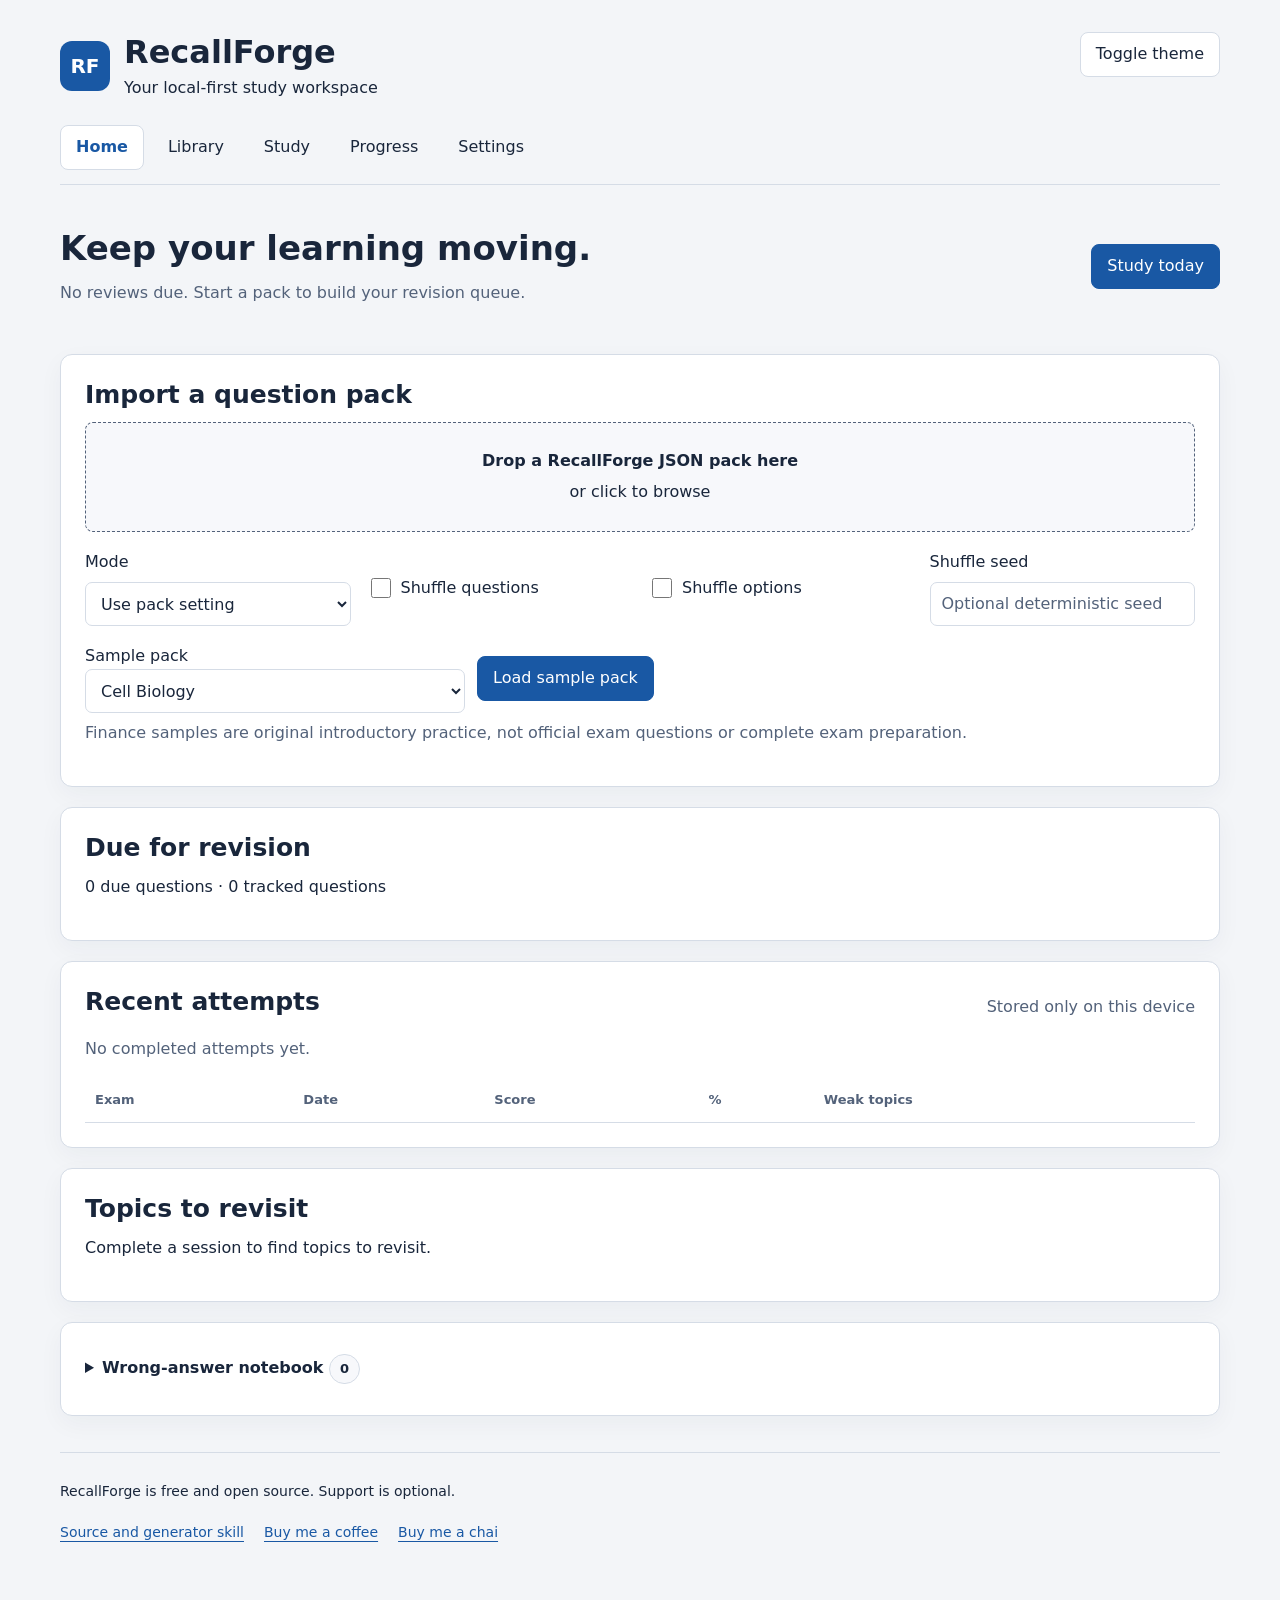
==== mcq-exam-website/index.html @ 9b424ee3 "Add finance demos and prepare RecallForge video campaign" ====
<!doctype html>
<!--
MIT License

Copyright (c) 2026 Rajveer Sharma

Permission is hereby granted, free of charge, to any person obtaining a copy
of this software and associated documentation files (the "Software"), to deal
in the Software without restriction, including without limitation the rights
to use, copy, modify, merge, publish, distribute, sublicense, and/or sell
copies of the Software, and to permit persons to whom the Software is
furnished to do so, subject to the following conditions:

The above copyright notice and this permission notice shall be included in all
copies or substantial portions of the Software.

THE SOFTWARE IS PROVIDED "AS IS", WITHOUT WARRANTY OF ANY KIND, EXPRESS OR
IMPLIED, INCLUDING BUT NOT LIMITED TO THE WARRANTIES OF MERCHANTABILITY,
FITNESS FOR A PARTICULAR PURPOSE AND NONINFRINGEMENT. IN NO EVENT SHALL THE
AUTHORS OR COPYRIGHT HOLDERS BE LIABLE FOR ANY CLAIM, DAMAGES OR OTHER
LIABILITY, WHETHER IN AN ACTION OF CONTRACT, TORT OR OTHERWISE, ARISING FROM,
OUT OF OR IN CONNECTION WITH THE SOFTWARE OR THE USE OR OTHER DEALINGS IN THE
SOFTWARE.
PDF.js license:

                                 Apache License
                           Version 2.0, January 2004
                        http://www.apache.org/licenses/

   TERMS AND CONDITIONS FOR USE, REPRODUCTION, AND DISTRIBUTION

   1. Definitions.

      "License" shall mean the terms and conditions for use, reproduction,
      and distribution as defined by Sections 1 through 9 of this document.

      "Licensor" shall mean the copyright owner or entity authorized by
      the copyright owner that is granting the License.

      "Legal Entity" shall mean the union of the acting entity and all
      other entities that control, are controlled by, or are under common
      control with that entity. For the purposes of this definition,
      "control" means (i) the power, direct or indirect, to cause the
      direction or management of such entity, whether by contract or
      otherwise, or (ii) ownership of fifty percent (50%) or more of the
      outstanding shares, or (iii) beneficial ownership of such entity.

      "You" (or "Your") shall mean an individual or Legal Entity
      exercising permissions granted by this License.

      "Source" form shall mean the preferred form for making modifications,
      including but not limited to software source code, documentation
      source, and configuration files.

      "Object" form shall mean any form resulting from mechanical
      transformation or translation of a Source form, including but
      not limited to compiled object code, generated documentation,
      and conversions to other media types.

      "Work" shall mean the work of authorship, whether in Source or
      Object form, made available under the License, as indicated by a
      copyright notice that is included in or attached to the work
      (an example is provided in the Appendix below).

      "Derivative Works" shall mean any work, whether in Source or Object
      form, that is based on (or derived from) the Work and for which the
      editorial revisions, annotations, elaborations, or other modifications
      represent, as a whole, an original work of authorship. For the purposes
      of this License, Derivative Works shall not include works that remain
      separable from, or merely link (or bind by name) to the interfaces of,
      the Work and Derivative Works thereof.

      "Contribution" shall mean any work of authorship, including
      the original version of the Work and any modifications or additions
      to that Work or Derivative Works thereof, that is intentionally
      submitted to Licensor for inclusion in the Work by the copyright owner
      or by an individual or Legal Entity authorized to submit on behalf of
      the copyright owner. For the purposes of this definition, "submitted"
      means any form of electronic, verbal, or written communication sent
      to the Licensor or its representatives, including but not limited to
      communication on electronic mailing lists, source code control systems,
      and issue tracking systems that are managed by, or on behalf of, the
      Licensor for the purpose of discussing and improving the Work, but
      excluding communication that is conspicuously marked or otherwise
      designated in writing by the copyright owner as "Not a Contribution."

      "Contributor" shall mean Licensor and any individual or Legal Entity
      on behalf of whom a Contribution has been received by Licensor and
      subsequently incorporated within the Work.

   2. Grant of Copyright License. Subject to the terms and conditions of
      this License, each Contributor hereby grants to You a perpetual,
      worldwide, non-exclusive, no-charge, royalty-free, irrevocable
      copyright license to reproduce, prepare Derivative Works of,
      publicly display, publicly perform, sublicense, and distribute the
      Work and such Derivative Works in Source or Object form.

   3. Grant of Patent License. Subject to the terms and conditions of
      this License, each Contributor hereby grants to You a perpetual,
      worldwide, non-exclusive, no-charge, royalty-free, irrevocable
      (except as stated in this section) patent license to make, have made,
      use, offer to sell, sell, import, and otherwise transfer the Work,
      where such license applies only to those patent claims licensable
      by such Contributor that are necessarily infringed by their
      Contribution(s) alone or by combination of their Contribution(s)
      with the Work to which such Contribution(s) was submitted. If You
      institute patent litigation against any entity (including a
      cross-claim or counterclaim in a lawsuit) alleging that the Work
      or a Contribution incorporated within the Work constitutes direct
      or contributory patent infringement, then any patent licenses
      granted to You under this License for that Work shall terminate
      as of the date such litigation is filed.

   4. Redistribution. You may reproduce and distribute copies of the
      Work or Derivative Works thereof in any medium, with or without
      modifications, and in Source or Object form, provided that You
      meet the following conditions:

      (a) You must give any other recipients of the Work or
          Derivative Works a copy of this License; and

      (b) You must cause any modified files to carry prominent notices
          stating that You changed the files; and

      (c) You must retain, in the Source form of any Derivative Works
          that You distribute, all copyright, patent, trademark, and
          attribution notices from the Source form of the Work,
          excluding those notices that do not pertain to any part of
          the Derivative Works; and

      (d) If the Work includes a "NOTICE" text file as part of its
          distribution, then any Derivative Works that You distribute must
          include a readable copy of the attribution notices contained
          within such NOTICE file, excluding those notices that do not
          pertain to any part of the Derivative Works, in at least one
          of the following places: within a NOTICE text file distributed
          as part of the Derivative Works; within the Source form or
          documentation, if provided along with the Derivative Works; or,
          within a display generated by the Derivative Works, if and
          wherever such third-party notices normally appear. The contents
          of the NOTICE file are for informational purposes only and
          do not modify the License. You may add Your own attribution
          notices within Derivative Works that You distribute, alongside
          or as an addendum to the NOTICE text from the Work, provided
          that such additional attribution notices cannot be construed
          as modifying the License.

      You may add Your own copyright statement to Your modifications and
      may provide additional or different license terms and conditions
      for use, reproduction, or distribution of Your modifications, or
      for any such Derivative Works as a whole, provided Your use,
      reproduction, and distribution of the Work otherwise complies with
      the conditions stated in this License.

   5. Submission of Contributions. Unless You explicitly state otherwise,
      any Contribution intentionally submitted for inclusion in the Work
      by You to the Licensor shall be under the terms and conditions of
      this License, without any additional terms or conditions.
      Notwithstanding the above, nothing herein shall supersede or modify
      the terms of any separate license agreement you may have executed
      with Licensor regarding such Contributions.

   6. Trademarks. This License does not grant permission to use the trade
      names, trademarks, service marks, or product names of the Licensor,
      except as required for reasonable and customary use in describing the
      origin of the Work and reproducing the content of the NOTICE file.

   7. Disclaimer of Warranty. Unless required by applicable law or
      agreed to in writing, Licensor provides the Work (and each
      Contributor provides its Contributions) on an "AS IS" BASIS,
      WITHOUT WARRANTIES OR CONDITIONS OF ANY KIND, either express or
      implied, including, without limitation, any warranties or conditions
      of TITLE, NON-INFRINGEMENT, MERCHANTABILITY, or FITNESS FOR A
      PARTICULAR PURPOSE. You are solely responsible for determining the
      appropriateness of using or redistributing the Work and assume any
      risks associated with Your exercise of permissions under this License.

   8. Limitation of Liability. In no event and under no legal theory,
      whether in tort (including negligence), contract, or otherwise,
      unless required by applicable law (such as deliberate and grossly
      negligent acts) or agreed to in writing, shall any Contributor be
      liable to You for damages, including any direct, indirect, special,
      incidental, or consequential damages of any character arising as a
      result of this License or out of the use or inability to use the
      Work (including but not limited to damages for loss of goodwill,
      work stoppage, computer failure or malfunction, or any and all
      other commercial damages or losses), even if such Contributor
      has been advised of the possibility of such damages.

   9. Accepting Warranty or Additional Liability. While redistributing
      the Work or Derivative Works thereof, You may choose to offer,
      and charge a fee for, acceptance of support, warranty, indemnity,
      or other liability obligations and/or rights consistent with this
      License. However, in accepting such obligations, You may act only
      on Your own behalf and on Your sole responsibility, not on behalf
      of any other Contributor, and only if You agree to indemnify,
      defend, and hold each Contributor harmless for any liability
      incurred by, or claims asserted against, such Contributor by reason
      of your accepting any such warranty or additional liability.

   END OF TERMS AND CONDITIONS

Font notices:
Copyright 2010-2020 Adobe (http://www.adobe.com/), with Reserved Font Name 'Source'. All Rights Reserved. Source is a trademark of Adobe in the United States and/or other countries.

This Font Software is licensed under the SIL Open Font License, Version 1.1.

This license is copied below, and is also available with a FAQ at: http://scripts.sil.org/OFL


—————————————————————————————-
SIL OPEN FONT LICENSE Version 1.1 - 26 February 2007
—————————————————————————————-

PREAMBLE
The goals of the Open Font License (OFL) are to stimulate worldwide
development of collaborative font projects, to support the font creation
efforts of academic and linguistic communities, and to provide a free and
open framework in which fonts may be shared and improved in partnership
with others.

The OFL allows the licensed fonts to be used, studied, modified and
redistributed freely as long as they are not sold by themselves. The
fonts, including any derivative works, can be bundled, embedded,
redistributed and/or sold with any software provided that any reserved
names are not used by derivative works. The fonts and derivatives,
however, cannot be released under any other type of license. The
requirement for fonts to remain under this license does not apply
to any document created using the fonts or their derivatives.

DEFINITIONS
"Font Software" refers to the set of files released by the Copyright
Holder(s) under this license and clearly marked as such. This may
include source files, build scripts and documentation.

"Reserved Font Name" refers to any names specified as such after the
copyright statement(s).

"Original Version" refers to the collection of Font Software components as
distributed by the Copyright Holder(s).

"Modified Version" refers to any derivative made by adding to, deleting,
or substituting — in part or in whole — any of the components of the
Original Version, by changing formats or by porting the Font Software to a
new environment.

"Author" refers to any designer, engineer, programmer, technical
writer or other person who contributed to the Font Software.

PERMISSION & CONDITIONS
Permission is hereby granted, free of charge, to any person obtaining
a copy of the Font Software, to use, study, copy, merge, embed, modify,
redistribute, and sell modified and unmodified copies of the Font
Software, subject to the following conditions:

1) Neither the Font Software nor any of its individual components,
in Original or Modified Versions, may be sold by itself.

2) Original or Modified Versions of the Font Software may be bundled,
redistributed and/or sold with any software, provided that each copy
contains the above copyright notice and this license. These can be
included either as stand-alone text files, human-readable headers or
in the appropriate machine-readable metadata fields within text or
binary files as long as those fields can be easily viewed by the user.

3) No Modified Version of the Font Software may use the Reserved Font
Name(s) unless explicit written permission is granted by the corresponding
Copyright Holder. This restriction only applies to the primary font name as
presented to the users.

4) The name(s) of the Copyright Holder(s) or the Author(s) of the Font
Software shall not be used to promote, endorse or advertise any
Modified Version, except to acknowledge the contribution(s) of the
Copyright Holder(s) and the Author(s) or with their explicit written
permission.

5) The Font Software, modified or unmodified, in part or in whole,
must be distributed entirely under this license, and must not be
distributed under any other license. The requirement for fonts to
remain under this license does not apply to any document created
using the Font Software.

TERMINATION
This license becomes null and void if any of the above conditions are
not met.

DISCLAIMER
THE FONT SOFTWARE IS PROVIDED "AS IS", WITHOUT WARRANTY OF ANY KIND,
EXPRESS OR IMPLIED, INCLUDING BUT NOT LIMITED TO ANY WARRANTIES OF
MERCHANTABILITY, FITNESS FOR A PARTICULAR PURPOSE AND NONINFRINGEMENT
OF COPYRIGHT, PATENT, TRADEMARK, OR OTHER RIGHT. IN NO EVENT SHALL THE
COPYRIGHT HOLDER BE LIABLE FOR ANY CLAIM, DAMAGES OR OTHER LIABILITY,
INCLUDING ANY GENERAL, SPECIAL, INDIRECT, INCIDENTAL, OR CONSEQUENTIAL
DAMAGES, WHETHER IN AN ACTION OF CONTRACT, TORT OR OTHERWISE, ARISING
FROM, OUT OF THE USE OR INABILITY TO USE THE FONT SOFTWARE OR FROM
OTHER DEALINGS IN THE FONT SOFTWARE.

Copyright 2018 The Lexend Project Authors (https://github.com/googlefonts/lexend), with Reserved Font Name “RevReading Lexend”.

This Font Software is licensed under the SIL Open Font License, Version 1.1.
This license is copied below, and is also available with a FAQ at:
https://scripts.sil.org/OFL


—————————————————————————————-
SIL OPEN FONT LICENSE Version 1.1 - 26 February 2007
—————————————————————————————-

PREAMBLE
The goals of the Open Font License (OFL) are to stimulate worldwide
development of collaborative font projects, to support the font creation
efforts of academic and linguistic communities, and to provide a free and
open framework in which fonts may be shared and improved in partnership
with others.

The OFL allows the licensed fonts to be used, studied, modified and
redistributed freely as long as they are not sold by themselves. The
fonts, including any derivative works, can be bundled, embedded,
redistributed and/or sold with any software provided that any reserved
names are not used by derivative works. The fonts and derivatives,
however, cannot be released under any other type of license. The
requirement for fonts to remain under this license does not apply
to any document created using the fonts or their derivatives.

DEFINITIONS
"Font Software" refers to the set of files released by the Copyright
Holder(s) under this license and clearly marked as such. This may
include source files, build scripts and documentation.

"Reserved Font Name" refers to any names specified as such after the
copyright statement(s).

"Original Version" refers to the collection of Font Software components as
distributed by the Copyright Holder(s).

"Modified Version" refers to any derivative made by adding to, deleting,
or substituting — in part or in whole — any of the components of the
Original Version, by changing formats or by porting the Font Software to a
new environment.

"Author" refers to any designer, engineer, programmer, technical
writer or other person who contributed to the Font Software.

PERMISSION & CONDITIONS
Permission is hereby granted, free of charge, to any person obtaining
a copy of the Font Software, to use, study, copy, merge, embed, modify,
redistribute, and sell modified and unmodified copies of the Font
Software, subject to the following conditions:

1) Neither the Font Software nor any of its individual components,
in Original or Modified Versions, may be sold by itself.

2) Original or Modified Versions of the Font Software may be bundled,
redistributed and/or sold with any software, provided that each copy
contains the above copyright notice and this license. These can be
included either as stand-alone text files, human-readable headers or
in the appropriate machine-readable metadata fields within text or
binary files as long as those fields can be easily viewed by the user.

3) No Modified Version of the Font Software may use the Reserved Font
Name(s) unless explicit written permission is granted by the corresponding
Copyright Holder. This restriction only applies to the primary font name as
presented to the users.

4) The name(s) of the Copyright Holder(s) or the Author(s) of the Font
Software shall not be used to promote, endorse or advertise any
Modified Version, except to acknowledge the contribution(s) of the
Copyright Holder(s) and the Author(s) or with their explicit written
permission.

5) The Font Software, modified or unmodified, in part or in whole,
must be distributed entirely under this license, and must not be
distributed under any other license. The requirement for fonts to
remain under this license does not apply to any document created
using the Font Software.

TERMINATION
This license becomes null and void if any of the above conditions are
not met.

DISCLAIMER
THE FONT SOFTWARE IS PROVIDED "AS IS", WITHOUT WARRANTY OF ANY KIND,
EXPRESS OR IMPLIED, INCLUDING BUT NOT LIMITED TO ANY WARRANTIES OF
MERCHANTABILITY, FITNESS FOR A PARTICULAR PURPOSE AND NONINFRINGEMENT
OF COPYRIGHT, PATENT, TRADEMARK, OR OTHER RIGHT. IN NO EVENT SHALL THE
COPYRIGHT HOLDER BE LIABLE FOR ANY CLAIM, DAMAGES OR OTHER LIABILITY,
INCLUDING ANY GENERAL, SPECIAL, INDIRECT, INCIDENTAL, OR CONSEQUENTIAL
DAMAGES, WHETHER IN AN ACTION OF CONTRACT, TORT OR OTHERWISE, ARISING
FROM, OUT OF THE USE OR INABILITY TO USE THE FONT SOFTWARE OR FROM
OTHER DEALINGS IN THE FONT SOFTWARE.

Copyright 2020 Braille Institute of America, Inc.

This Font Software is licensed under the SIL Open Font License, Version 1.1.
This license is copied below, and is also available with a FAQ at:
http://scripts.sil.org/OFL

—————————————————————————————-
SIL OPEN FONT LICENSE Version 1.1 - 26 February 2007
—————————————————————————————-

PREAMBLE
The goals of the Open Font License (OFL) are to stimulate worldwide
development of collaborative font projects, to support the font creation
efforts of academic and linguistic communities, and to provide a free and
open framework in which fonts may be shared and improved in partnership
with others.

The OFL allows the licensed fonts to be used, studied, modified and
redistributed freely as long as they are not sold by themselves. The
fonts, including any derivative works, can be bundled, embedded,
redistributed and/or sold with any software provided that any reserved
names are not used by derivative works. The fonts and derivatives,
however, cannot be released under any other type of license. The
requirement for fonts to remain under this license does not apply
to any document created using the fonts or their derivatives.

DEFINITIONS
"Font Software" refers to the set of files released by the Copyright
Holder(s) under this license and clearly marked as such. This may
include source files, build scripts and documentation.

"Reserved Font Name" refers to any names specified as such after the
copyright statement(s).

"Original Version" refers to the collection of Font Software components as
distributed by the Copyright Holder(s).

"Modified Version" refers to any derivative made by adding to, deleting,
or substituting — in part or in whole — any of the components of the
Original Version, by changing formats or by porting the Font Software to a
new environment.

"Author" refers to any designer, engineer, programmer, technical
writer or other person who contributed to the Font Software.

PERMISSION & CONDITIONS
Permission is hereby granted, free of charge, to any person obtaining
a copy of the Font Software, to use, study, copy, merge, embed, modify,
redistribute, and sell modified and unmodified copies of the Font
Software, subject to the following conditions:

1) Neither the Font Software nor any of its individual components,
in Original or Modified Versions, may be sold by itself.

2) Original or Modified Versions of the Font Software may be bundled,
redistributed and/or sold with any software, provided that each copy
contains the above copyright notice and this license. These can be
included either as stand-alone text files, human-readable headers or
in the appropriate machine-readable metadata fields within text or
binary files as long as those fields can be easily viewed by the user.

3) No Modified Version of the Font Software may use the Reserved Font
Name(s) unless explicit written permission is granted by the corresponding
Copyright Holder. This restriction only applies to the primary font name as
presented to the users.

4) The name(s) of the Copyright Holder(s) or the Author(s) of the Font
Software shall not be used to promote, endorse or advertise any
Modified Version, except to acknowledge the contribution(s) of the
Copyright Holder(s) and the Author(s) or with their explicit written
permission.

5) The Font Software, modified or unmodified, in part or in whole,
must be distributed entirely under this license, and must not be
distributed under any other license. The requirement for fonts to
remain under this license does not apply to any document created
using the Font Software.

TERMINATION
This license becomes null and void if any of the above conditions are
not met.

DISCLAIMER
THE FONT SOFTWARE IS PROVIDED "AS IS", WITHOUT WARRANTY OF ANY KIND,
EXPRESS OR IMPLIED, INCLUDING BUT NOT LIMITED TO ANY WARRANTIES OF
MERCHANTABILITY, FITNESS FOR A PARTICULAR PURPOSE AND NONINFRINGEMENT
OF COPYRIGHT, PATENT, TRADEMARK, OR OTHER RIGHT. IN NO EVENT SHALL THE
COPYRIGHT HOLDER BE LIABLE FOR ANY CLAIM, DAMAGES OR OTHER LIABILITY,
INCLUDING ANY GENERAL, SPECIAL, INDIRECT, INCIDENTAL, OR CONSEQUENTIAL
DAMAGES, WHETHER IN AN ACTION OF CONTRACT, TORT OR OTHERWISE, ARISING
FROM, OUT OF THE USE OR INABILITY TO USE THE FONT SOFTWARE OR FROM
OTHER DEALINGS IN THE FONT SOFTWARE.

Copyright 2011 The Lora Project Authors (https://github.com/cyrealtype/Lora-Cyrillic), with Reserved Font Name "Lora".

This Font Software is licensed under the SIL Open Font License, Version 1.1.
This license is copied below, and is also available with a FAQ at:
https://scripts.sil.org/OFL


—————————————————————————————-
SIL OPEN FONT LICENSE Version 1.1 - 26 February 2007
—————————————————————————————-

PREAMBLE
The goals of the Open Font License (OFL) are to stimulate worldwide
development of collaborative font projects, to support the font creation
efforts of academic and linguistic communities, and to provide a free and
open framework in which fonts may be shared and improved in partnership
with others.

The OFL allows the licensed fonts to be used, studied, modified and
redistributed freely as long as they are not sold by themselves. The
fonts, including any derivative works, can be bundled, embedded,
redistributed and/or sold with any software provided that any reserved
names are not used by derivative works. The fonts and derivatives,
however, cannot be released under any other type of license. The
requirement for fonts to remain under this license does not apply
to any document created using the fonts or their derivatives.

DEFINITIONS
"Font Software" refers to the set of files released by the Copyright
Holder(s) under this license and clearly marked as such. This may
include source files, build scripts and documentation.

"Reserved Font Name" refers to any names specified as such after the
copyright statement(s).

"Original Version" refers to the collection of Font Software components as
distributed by the Copyright Holder(s).

"Modified Version" refers to any derivative made by adding to, deleting,
or substituting — in part or in whole — any of the components of the
Original Version, by changing formats or by porting the Font Software to a
new environment.

"Author" refers to any designer, engineer, programmer, technical
writer or other person who contributed to the Font Software.

PERMISSION & CONDITIONS
Permission is hereby granted, free of charge, to any person obtaining
a copy of the Font Software, to use, study, copy, merge, embed, modify,
redistribute, and sell modified and unmodified copies of the Font
Software, subject to the following conditions:

1) Neither the Font Software nor any of its individual components,
in Original or Modified Versions, may be sold by itself.

2) Original or Modified Versions of the Font Software may be bundled,
redistributed and/or sold with any software, provided that each copy
contains the above copyright notice and this license. These can be
included either as stand-alone text files, human-readable headers or
in the appropriate machine-readable metadata fields within text or
binary files as long as those fields can be easily viewed by the user.

3) No Modified Version of the Font Software may use the Reserved Font
Name(s) unless explicit written permission is granted by the corresponding
Copyright Holder. This restriction only applies to the primary font name as
presented to the users.

4) The name(s) of the Copyright Holder(s) or the Author(s) of the Font
Software shall not be used to promote, endorse or advertise any
Modified Version, except to acknowledge the contribution(s) of the
Copyright Holder(s) and the Author(s) or with their explicit written
permission.

5) The Font Software, modified or unmodified, in part or in whole,
must be distributed entirely under this license, and must not be
distributed under any other license. The requirement for fonts to
remain under this license does not apply to any document created
using the Font Software.

TERMINATION
This license becomes null and void if any of the above conditions are
not met.

DISCLAIMER
THE FONT SOFTWARE IS PROVIDED "AS IS", WITHOUT WARRANTY OF ANY KIND,
EXPRESS OR IMPLIED, INCLUDING BUT NOT LIMITED TO ANY WARRANTIES OF
MERCHANTABILITY, FITNESS FOR A PARTICULAR PURPOSE AND NONINFRINGEMENT
OF COPYRIGHT, PATENT, TRADEMARK, OR OTHER RIGHT. IN NO EVENT SHALL THE
COPYRIGHT HOLDER BE LIABLE FOR ANY CLAIM, DAMAGES OR OTHER LIABILITY,
INCLUDING ANY GENERAL, SPECIAL, INDIRECT, INCIDENTAL, OR CONSEQUENTIAL
DAMAGES, WHETHER IN AN ACTION OF CONTRACT, TORT OR OTHERWISE, ARISING
FROM, OUT OF THE USE OR INABILITY TO USE THE FONT SOFTWARE OR FROM
OTHER DEALINGS IN THE FONT SOFTWARE.

-->
<html lang="en">
<head>
  <meta charset="utf-8">
  <meta name="viewport" content="width=device-width,initial-scale=1">
  <title>RecallForge — your study workspace</title>
  <style>
@font-face{font-family:'Lora';src:url([data-uri]) format('truetype');font-weight:100 900;font-display:swap}
@font-face{font-family:'Atkinson Hyperlegible';src:url([data-uri]) format('truetype');font-weight:100 900;font-display:swap}
@font-face{font-family:'Lexend';src:url([data-uri]) format('truetype');font-weight:100 900;font-display:swap}
@font-face{font-family:'Source Sans 3';src:url([data-uri]) format('truetype');font-weight:100 900;font-display:swap}
:root {
  --bg:#f3f5f8;
  --panel:#fff;
  --panel2:#f7f8fb;
  --ink:#19263b;
  --muted:#53627a;
  --line:#d5dce6;
  --brand:#1958a4;
  --brand2:#123e78;
  --good:#197142;
  --bad:#ad352f;
  --warn:#805a0b;
  --interface-font:system-ui,sans-serif;
  --question-font:system-ui,sans-serif;
  --question-size:18px;
  --reading-width:70ch;
  --reading-line-height:1.6;
  --space:24px;
  --shadow:0 8px 24px #1027460b;
  color-scheme: light;
}
[data-theme=dark] {
  --bg:#111923;
  --panel:#1b2635;
  --panel2:#151f2c;
  --ink:#edf2f8;
  --muted:#adbdcf;
  --line:#3a4c63;
  --brand:#9fc5ff;
  --brand2:#21416c;
  --good:#9de0b6;
  --bad:#ffaca4;
  --warn:#e5c17b;
  --shadow:0 8px 24px #0002;
  color-scheme: dark;
}
[data-accent=teal] {
  --brand:#146b66;
  --brand2:#104e4a;
}
[data-accent=violet] {
  --brand:#6841a7;
  --brand2:#482975;
}
[data-theme=dark][data-accent=teal] {
  --brand:#97e0d7;
}
[data-theme=dark][data-accent=violet] {
  --brand:#d4baff;
}
[data-layout=compact] {
  --space:16px;
}
[data-layout=spacious] {
  --space:32px;
}
* {
  box-sizing: border-box;
}
body {
  margin: 0;
  background: var(--bg);
  color: var(--ink);
  font: 16px/1.55 var(--interface-font);
}
button,
input,
select,
textarea {
  font: inherit;
  color: inherit;
}
button {
  min-height: 44px;
  padding: 9px 15px;
  border: 1px solid var(--line);
  border-radius: 8px;
  background: var(--panel);
  cursor: pointer;
  transition: background .16s ease, border-color .16s ease;
}
button:hover:not(:disabled) {
  border-color: var(--brand);
  background: var(--panel2);
}
button:disabled {
  opacity: .5;
  cursor: not-allowed;
}
.primary {
  background: var(--brand);
  border-color: var(--brand);
  color: #fff;
}
.primary:hover:not(:disabled) {
  background: var(--brand2);
}
[data-theme=dark] .primary {
  color: #111923;
}
[data-theme=dark] .primary:hover:not(:disabled) {
  background: var(--brand);
}
.secondary {
  color: var(--brand);
}
.danger-btn {
  background: #a8302b;
  color: #fff;
  border-color: #a8302b;
}
a {
  color: var(--brand);
  text-underline-offset: 4px;
}
a:hover {
  text-decoration-thickness: 2px;
}
::selection {
  background: var(--brand);
  color: var(--panel);
}
:focus-visible {
  outline: 3px solid var(--brand);
  outline-offset: 3px;
}
input,
textarea {
  caret-color: var(--brand);
}
::placeholder {
  color: var(--muted);
  opacity: 1;
}
* {
  scrollbar-color: var(--muted) var(--panel2);
  scrollbar-width: thin;
}
h1,
h2,
h3,
h4 {
  line-height: 1.25;
  overflow-wrap: anywhere;
}
h1 {
  font-size: 32px;
  margin: 0;
}
h2 {
  font-size: 25px;
  margin: 0 0 12px;
}
h3 {
  font-size: 19px;
  margin: 20px 0 9px;
}
h4 {
  font-size: 16px;
}
p {
  margin: 8px 0 16px;
}
.muted,
small {
  color: var(--muted);
}
.shell {
  width: min(1160px, calc(100% - 40px));
  margin: auto;
  padding: 32px 0 48px;
}
.brand {
  display: flex;
  gap: 14px;
  align-items: center;
  margin: 0 0 24px;
}
.brand > span {
  display: grid;
  place-items: center;
  width: 50px;
  height: 50px;
  border-radius: 12px;
  background: var(--brand);
  color: var(--panel);
  font-size: 20px;
  font-weight: 750;
}
.brand p {
  margin: 4px 0 0;
}
.landing > .theme {
  float: right;
}
.workspace-nav {
  display: flex;
  gap: 8px;
  border-bottom: 1px solid var(--line);
  padding-bottom: 14px;
  margin-bottom: 30px;
  overflow: auto;
}
.workspace-nav button {
  border-color: transparent;
  background: transparent;
  white-space: nowrap;
}
.workspace-nav [aria-current=page] {
  background: var(--panel);
  border-color: var(--line);
  color: var(--brand);
  font-weight: 700;
}
.card {
  background: var(--panel);
  border: 1px solid var(--line);
  border-radius: 12px;
  padding: var(--space);
  margin: 20px 0;
  box-shadow: var(--shadow);
}
.row,
.section-head,
.resume,
.list-row {
  display: flex;
  align-items: center;
  gap: 12px;
}
.section-head,
.resume,
.list-row {
  justify-content: space-between;
}
.wrap {
  flex-wrap: wrap;
}
.study-today {
  display: flex;
  justify-content: space-between;
  align-items: center;
  gap: 24px;
  padding: 12px 0 28px;
}
.study-today h2 {
  font-size: 34px;
  max-width: 23ch;
}
.study-today p {
  margin-bottom: 0;
}
.drop {
  display: grid;
  gap: 6px;
  width: 100%;
  padding: 26px;
  border: 1px dashed var(--muted);
  background: var(--panel2);
  text-align: center;
}
.launch-grid,
.form-grid {
  display: grid;
  grid-template-columns: repeat(auto-fit, minmax(215px, 1fr));
  gap: 16px;
  margin: 18px 0;
}
.form-grid label,
.launch-grid label,
form > label {
  display: grid;
  gap: 7px;
}
.check {
  display: flex !important;
  align-items: center;
  gap: 8px;
  font-weight: 400;
}
input:not([type=checkbox]),
select,
textarea {
  width: 100%;
  min-height: 44px;
  padding: 9px 11px;
  border: 1px solid var(--line);
  border-radius: 7px;
  background: var(--panel);
  min-width: 0;
}
input[type=checkbox] {
  width: 20px;
  height: 20px;
  accent-color: var(--brand);
}
textarea {
  resize: vertical;
}
.error {
  color: var(--bad);
  padding: 12px;
  border: 1px solid var(--bad);
  border-radius: 8px;
  background: var(--panel);
  white-space: pre-wrap;
  overflow-wrap: anywhere;
}
.empty-state {
  padding: 32px 0;
  color: var(--muted);
}
.library-row {
  padding: 22px 0;
  border-bottom: 1px solid var(--line);
  display: flex;
  justify-content: space-between;
  align-items: center;
  gap: 24px;
}
.library-row h3 {
  margin-top: 0;
}
.library-row p {
  margin-bottom: 0;
}
.library-row .row {
  max-width: 50%;
}
.list-row {
  padding: 12px 0;
  border-bottom: 1px solid var(--line);
  overflow-wrap: anywhere;
}
.list-row > div:first-child {
  min-width: 0;
}
.question-match {
  padding: 12px 0;
  border-bottom: 1px solid var(--line);
}
.question-match small {
  display: block;
}
.table-wrap {
  overflow: auto;
}
table {
  width: 100%;
  border-collapse: collapse;
  font-variant-numeric: tabular-nums;
}
th,
td {
  text-align: left;
  padding: 12px 10px;
  border-bottom: 1px solid var(--line);
}
th {
  font-size: 13px;
  color: var(--muted);
  font-weight: 600;
}
.pill {
  display: inline-block;
  border: 1px solid var(--line);
  background: var(--panel2);
  border-radius: 20px;
  padding: 4px 10px;
  font-size: 13px;
}
.notebook summary,
details > summary {
  cursor: pointer;
  font-weight: 650;
  min-height: 44px;
  align-content: center;
}
.notebook small {
  display: block;
}
.support-footer {
  margin-top: 36px;
  border-top: 1px solid var(--line);
  padding-top: 20px;
  font-size: 14px;
}
.support-footer nav {
  display: flex;
  flex-wrap: wrap;
  gap: 8px 20px;
}
.support-footer a {
  display: inline-flex;
  align-items: center;
  min-height: 44px;
}
.support-footer p {
  margin: 8px 0;
}
.exam-shell {
  min-height: 100dvh;
  background: var(--panel);
  display: flex;
  flex-direction: column;
}
.exam-header {
  display: flex;
  align-items: center;
  justify-content: space-between;
  gap: 20px;
  padding: 20px 24px;
  background: var(--panel2);
  border-bottom: 1px solid var(--line);
}
.exam-header h1 {
  font-size: 24px;
}
.exam-header p {
  color: var(--muted);
  margin: 5px 0 0;
}
.timer-area {
  display: flex;
  gap: 10px;
  align-items: center;
  flex-wrap: wrap;
}
.timer {
  border: 1px solid var(--line);
  background: var(--panel);
  padding: 7px 12px;
  border-radius: 8px;
  min-width: 92px;
}
.timer small {
  display: block;
  font-size: 11px;
}
.timer strong {
  font: 700 21px ui-monospace, monospace;
  font-variant-numeric: tabular-nums;
}
.timer .danger {
  color: var(--bad);
}
.instructions {
  margin: 0;
  padding: 14px 24px;
  background: var(--panel2);
  color: var(--muted);
}
.exam-body {
  display: flex;
  flex: 1;
  min-height: 0;
}
.palette-wrap {
  width: 240px;
  flex: 0 0 240px;
  padding: 24px 16px;
  border-right: 1px solid var(--line);
  background: var(--panel2);
}
[data-palette=right] .palette-wrap {
  order: 2;
  border-left: 1px solid var(--line);
  border-right: 0;
}
.palette-grid {
  display: grid;
  grid-template-columns: repeat(5, 1fr);
  gap: 6px;
}
.palette-grid button {
  padding: 4px;
  min-height: 40px;
  font-variant-numeric: tabular-nums;
}
.palette-grid .current {
  outline: 2px solid var(--brand);
  outline-offset: 1px;
}
.palette-grid .answered {
  background: color-mix(in srgb, var(--good) 13%, var(--panel));
  border-color: var(--good);
}
.palette-grid .flagged {
  box-shadow: inset 0 -3px var(--warn);
}
.palette-grid .expired {
  text-decoration: line-through;
  opacity: .65;
}
.legend {
  display: flex;
  gap: 12px;
  flex-wrap: wrap;
  color: var(--muted);
  font-size: 12px;
  margin-top: 20px;
}
.legend i {
  display: inline-block;
  width: 10px;
  height: 10px;
  border: 1px solid var(--line);
  margin-right: 4px;
}
.legend .answered {
  background: var(--good);
}
.legend .flagged {
  background: var(--warn);
}
.legend .expired {
  background: var(--muted);
}
#palette-toggle {
  align-self: flex-start;
  margin: 12px 24px;
}
.question-panel {
  flex: 1;
  min-width: 0;
  padding: var(--space) clamp(20px, 4vw, 56px);
}
.question-top {
  display: flex;
  justify-content: space-between;
  gap: 16px;
  max-width: var(--reading-width);
  margin: auto;
}
.question-top p {
  margin: 4px 0;
}
.question-panel > h2,
.options,
.confidence-label,
.question-panel > .feedback,
.question-panel > .hint {
  max-width: var(--reading-width);
  margin-left: auto;
  margin-right: auto;
}
#question-text {
  font: 650 var(--question-size)/var(--reading-line-height) var(--question-font);
  margin-top: 28px;
  margin-bottom: 24px;
}
.options {
  display: grid;
  gap: 12px;
  font: var(--question-size)/var(--reading-line-height) var(--question-font);
}
.option {
  display: flex;
  text-align: left;
  align-items: flex-start;
  gap: 14px;
  padding: 14px 16px;
}
.option.selected {
  background: color-mix(in srgb, var(--brand) 10%, var(--panel));
  border-color: var(--brand);
}
.badge {
  display: grid;
  place-items: center;
  flex: 0 0 30px;
  width: 30px;
  height: 30px;
  border: 1px solid var(--line);
  border-radius: 6px;
  font-size: 14px;
  font-weight: 700;
}
.selected .badge {
  background: var(--brand);
  color: var(--panel);
}
.confidence-label {
  display: flex;
  align-items: center;
  gap: 12px;
  margin-top: 24px;
  margin-bottom: 16px;
}
.confidence-label select {
  width: auto;
}
.feedback {
  padding: 18px;
  margin-top: 20px;
  border: 1px solid var(--line);
  border-radius: 8px;
}
.feedback.correct,
.review.correct {
  border-color: var(--good);
}
.feedback.wrong,
.review.wrong {
  border-color: var(--bad);
}
.source-refs {
  display: flex;
  flex-wrap: wrap;
  gap: 10px;
}
.source-refs span {
  align-content: center;
  font-size: 14px;
}
.toolbar {
  position: sticky;
  bottom: 0;
  z-index: 2;
  display: flex;
  justify-content: space-between;
  align-items: center;
  gap: 14px;
  padding: 14px 24px;
  border-top: 1px solid var(--line);
  background: var(--panel2);
}
[data-timer=bottom] .toolbar {
  flex-wrap: wrap;
}
.score-card {
  padding: 24px 0;
  display: flex;
  justify-content: space-between;
  align-items: center;
  gap: 28px;
  border-bottom: 1px solid var(--line);
}
.big-score {
  font-size: 44px;
  font-weight: 750;
  color: var(--brand);
  display: block;
}
.score-card .row {
  max-width: 65%;
}
.topic-list {
  list-style: none;
  padding: 0;
}
.topic-list li {
  display: flex;
  justify-content: space-between;
  padding: 12px 0;
  border-bottom: 1px solid var(--line);
}
.review {
  padding: 20px;
  border: 1px solid var(--line);
  border-radius: 8px;
  margin: 16px 0;
}
.review header {
  display: flex;
  justify-content: space-between;
  gap: 16px;
}
.review-controls {
  display: flex;
  align-items: center;
  gap: 16px;
  flex-wrap: wrap;
  margin-top: 16px;
}
.review-controls label {
  display: grid;
  gap: 7px;
}
.editor-layout {
  display: grid;
  grid-template-columns: 220px 1fr;
  gap: 24px;
}
.editor-layout nav {
  display: flex;
  flex-direction: column;
  gap: 8px;
  align-self: start;
}
.editor-layout nav button {
  text-align: left;
}
.editor-layout [aria-current] {
  border-color: var(--brand);
  color: var(--brand);
}
.editor-layout textarea {
  margin-bottom: 16px;
}
.progress-columns {
  display: grid;
  grid-template-columns: 1fr 1fr;
  gap: 40px;
}
.trend-chart {
  display: flex;
  align-items: end;
  gap: 8px;
  height: 180px;
  padding-bottom: 28px;
  border-bottom: 1px solid var(--line);
  margin: 24px 0 36px;
}
.trend-chart > div {
  height: 100%;
  flex: 1;
  display: flex;
  flex-direction: column;
  justify-content: end;
  position: relative;
  min-width: 12px;
}
.trend-chart span {
  background: var(--brand);
  border-radius: 3px 3px 0 0;
  min-height: 3px;
  transition: height .2s ease-out;
}
.trend-chart small {
  position: absolute;
  top: 100%;
  font-size: 11px;
  margin-top: 6px;
  writing-mode: vertical-rl;
}
.progress-summary {
  font-size: 20px;
}
dialog {
  width: min(850px, calc(100vw - 32px));
  max-height: 90dvh;
  padding: 26px;
  border: 1px solid var(--line);
  border-radius: 12px;
  background: var(--panel);
  color: var(--ink);
  box-shadow: 0 20px 70px #0004;
}
dialog::backdrop {
  background: #07132288;
}
dialog[open] {
  animation: drawer-in .2s cubic-bezier(.16, 1, .3, 1);
}
@keyframes drawer-in {
  from {
    transform: translateY(12px);
    opacity: .8;
  }
  to {
    transform: translateY(0);
    opacity: 1;
  }
}
.appearance-preview {
  padding: 20px;
  border: 1px solid var(--line);
  border-radius: 9px;
  margin: 20px 0;
  background: var(--panel2);
}
#source-dialog {
  width: min(1100px, calc(100vw - 24px));
}
#source-content {
  overflow: auto;
  margin: 20px 0;
  max-height: 65dvh;
}
#source-content img {
  max-width: 100%;
  height: auto;
}
.source-text {
  white-space: pre-wrap;
  font: 18px/1.7 var(--question-font);
}
#source-controls input {
  width: 70px;
}
.pdf-page {
  position: relative;
  background: #fff;
  color: #000;
}
.pdf-page canvas {
  display: block;
}
.textLayer {
  position: absolute;
  inset: 0;
  overflow: hidden;
  line-height: 1;
  text-align: initial;
  opacity: 1;
}
.textLayer :is(span, br) {
  color: transparent;
  position: absolute;
  white-space: pre;
  transform-origin: 0 0;
}
.textLayer span::selection {
  background: #1958a455;
  color: transparent;
}
.textLayer .markedContent {
  display: contents;
}
.textLayer {
  --min-font-size:1;
  --text-scale-factor:calc(var(--total-scale-factor)*var(--min-font-size));
  --min-font-size-inv:calc(1/var(--min-font-size));
}
.textLayer span {
  --scale-x:1;
  --rotate:0deg;
  font-size: calc(var(--text-scale-factor)*var(--font-height));
  transform: rotate(var(--rotate)) scaleX(var(--scale-x)) scale(var(--min-font-size-inv));
}
hr {
  border: 0;
  border-top: 1px solid var(--line);
  margin: 24px 0;
}
#save-status:not(:empty) {
  position: fixed;
  bottom: 12px;
  left: 50%;
  transform: translateX(-50%);
  z-index: 10;
  background: var(--panel);
  border: 1px solid var(--line);
  padding: 10px 16px;
  border-radius: 8px;
  max-width: calc(100% - 24px);
  box-shadow: var(--shadow);
  font-size: 14px;
  pointer-events: none;
}
#save-status.error {
  color: var(--bad);
  border-color: var(--bad);
}
.sr-only {
  position: absolute;
  width: 1px;
  height: 1px;
  padding: 0;
  overflow: hidden;
  clip: rect(0, 0, 0, 0);
  white-space: nowrap;
  border: 0;
}
[hidden] {
  display: none !important;
}
[data-motion=off] *,
[data-motion=reduced] * {
  animation: none !important;
  transition: none !important;
  scroll-behavior: auto !important;
}
@media (max-width: 850px) {
  .library-row,
  .score-card,
  .study-today,
  .resume {
    flex-direction: column;
    align-items: flex-start;
  }
  .library-row .row,
  .score-card .row {
    max-width: none;
  }
  .editor-layout {
    grid-template-columns: 1fr;
  }
  .editor-layout nav {
    max-height: 180px;
    overflow: auto;
  }
  .exam-header {
    flex-wrap: wrap;
  }
  .progress-columns {
    grid-template-columns: 1fr;
  }
  .toolbar {
    flex-wrap: wrap;
  }
  .exam-body {
    flex-direction: column;
  }
  .palette-wrap {
    width: 100%;
    flex-basis: auto;
    border-right: 0;
    border-bottom: 1px solid var(--line);
    max-height: 250px;
    overflow: auto;
  }
  .palette-grid {
    grid-template-columns: repeat(10, 1fr);
  }
  [data-palette=right] .palette-wrap {
    order: 0;
  }
  .question-panel {
    padding: 22px 20px;
  }
  .study-today h2 {
    font-size: 29px;
  }
}
@media (max-width: 560px) {
  .shell {
    width: calc(100% - 28px);
    padding-top: 20px;
  }
  .brand h1 {
    font-size: 26px;
  }
  .brand p {
    font-size: 13px;
  }
  .landing > .theme {
    float: none;
    margin-bottom: 16px;
  }
  .workspace-nav {
    gap: 2px;
  }
  .workspace-nav button {
    padding: 8px 11px;
  }
  .section-head {
    align-items: flex-start;
    flex-direction: column;
  }
  .form-grid,
  .launch-grid {
    grid-template-columns: 1fr;
  }
  .list-row {
    align-items: flex-start;
    flex-wrap: wrap;
  }
  .palette-grid {
    grid-template-columns: repeat(6, 1fr);
  }
  .exam-header {
    padding: 16px;
  }
  .exam-header h1 {
    font-size: 21px;
  }
  .timer-area {
    gap: 8px;
  }
  .timer {
    min-width: 80px;
  }
  .toolbar {
    padding: 12px;
  }
  .toolbar > .row {
    display: flex;
    flex-wrap: wrap;
  }
  .toolbar button {
    padding: 8px 12px;
  }
  .question-top {
    flex-wrap: wrap;
  }
  .confidence-label {
    flex-wrap: wrap;
  }
  dialog {
    padding: 20px;
  }
  #source-dialog {
    width: 100%;
    height: 100dvh;
    max-height: 100dvh;
    border-radius: 0;
  }
  .review header {
    flex-direction: column;
  }
}
.exam-shell {
  height: 100dvh;
  overflow: hidden;
}
.exam-header,
.toolbar {
  flex-shrink: 0;
}
.exam-body {
  overflow: auto;
}
.source-excerpt {
  padding: 12px;
  border-left: 3px solid var(--brand);
  background: var(--panel2);
}
.palette-grid button {
  min-height: 44px;
}

.instructions { max-height: 20dvh; overflow: auto; flex-shrink: 0; }
#palette-toggle { flex-shrink: 0; }

</style>
</head>
<body>
  <div id="landing-view" class="view">
    <main class="landing shell">
      <button class="theme" data-theme-toggle>☾ Dark</button>
      <div class="brand"><span>RF</span><div><h1>RecallForge</h1><p>Your local-first study workspace</p></div></div>

      <section id="resume-card" class="card resume" hidden>
        <div><strong id="resume-title"></strong><p id="resume-meta"></p></div>
        <div class="row"><button id="resume-btn" class="primary">Resume</button><button id="discard-resume-btn">Discard</button></div>
      </section>

      <section id="import-card" class="card">
        <h2>Import a question pack</h2>
        <button id="drop-zone" class="drop" type="button"><strong>Drop a RecallForge JSON pack here</strong><span>or click to browse</span></button>
        <input id="file-input" type="file" accept=".json,application/json" hidden>
        <div class="launch-grid">
          <l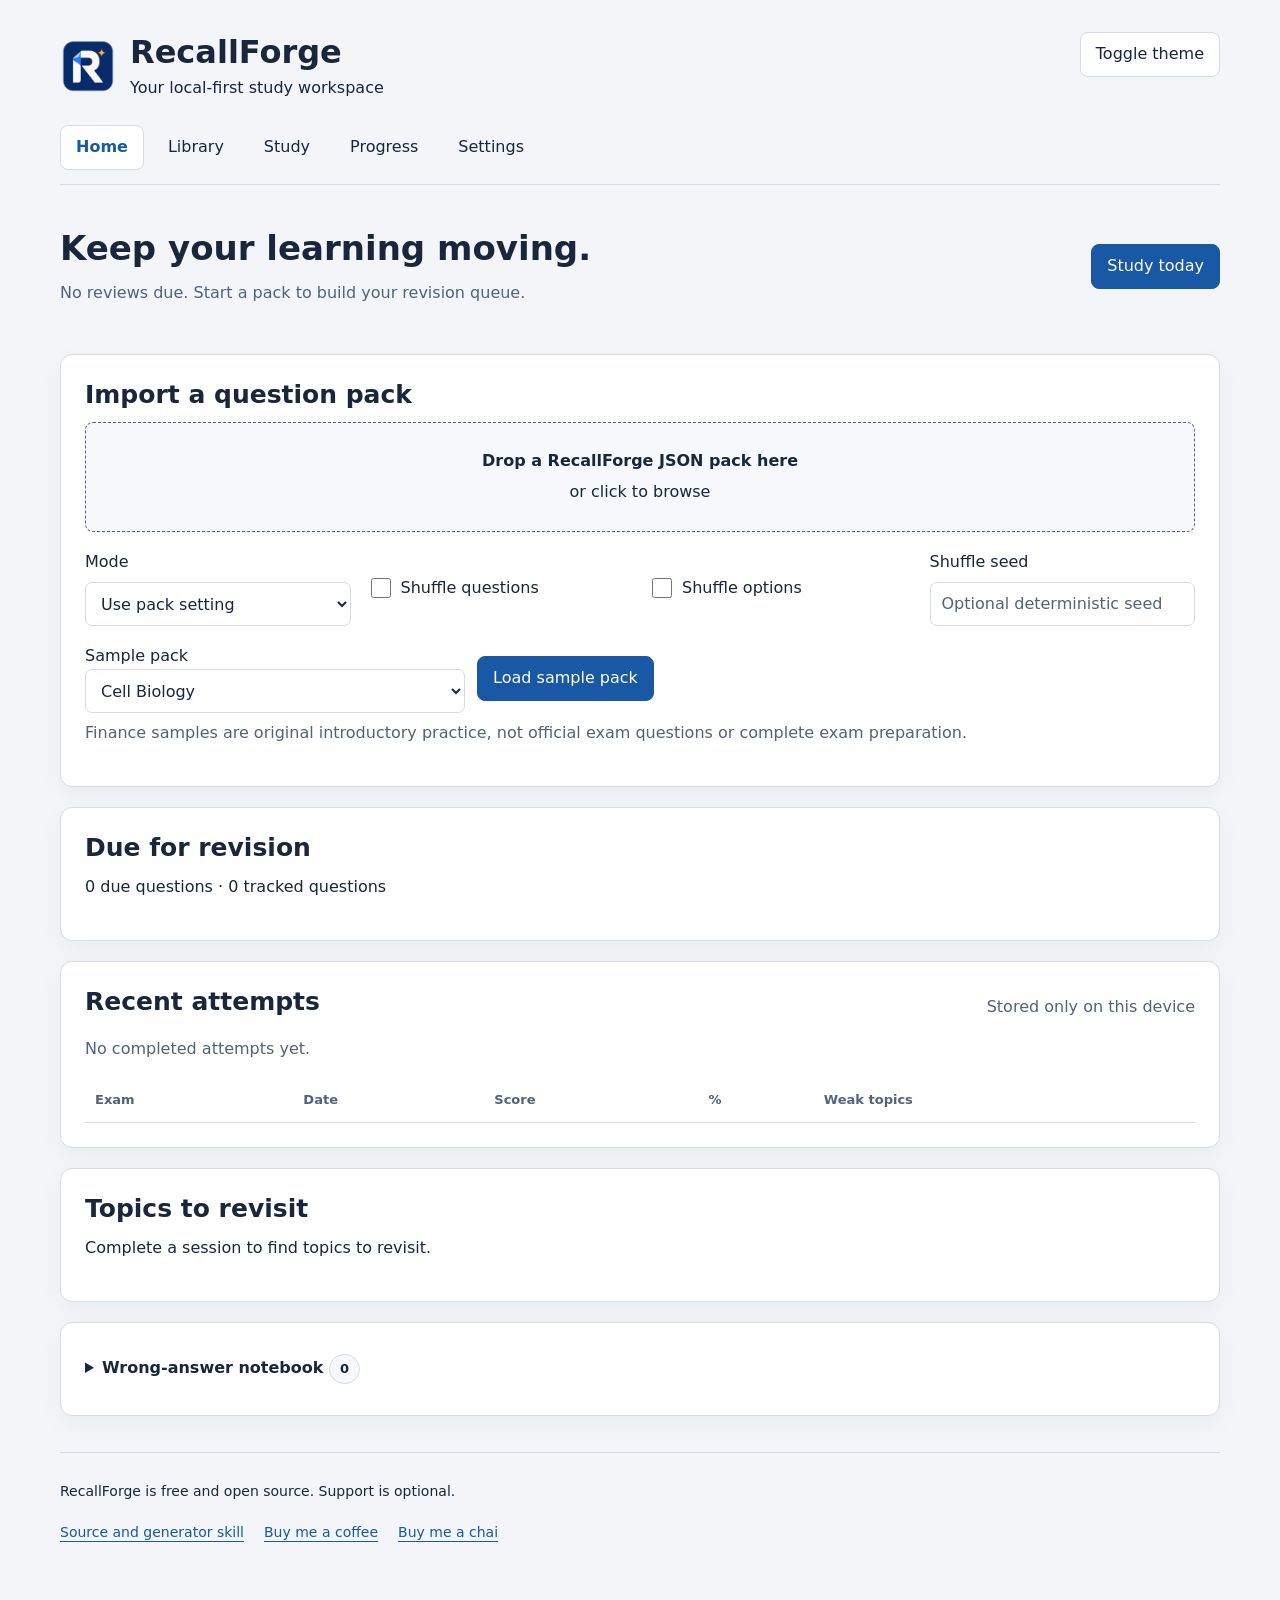
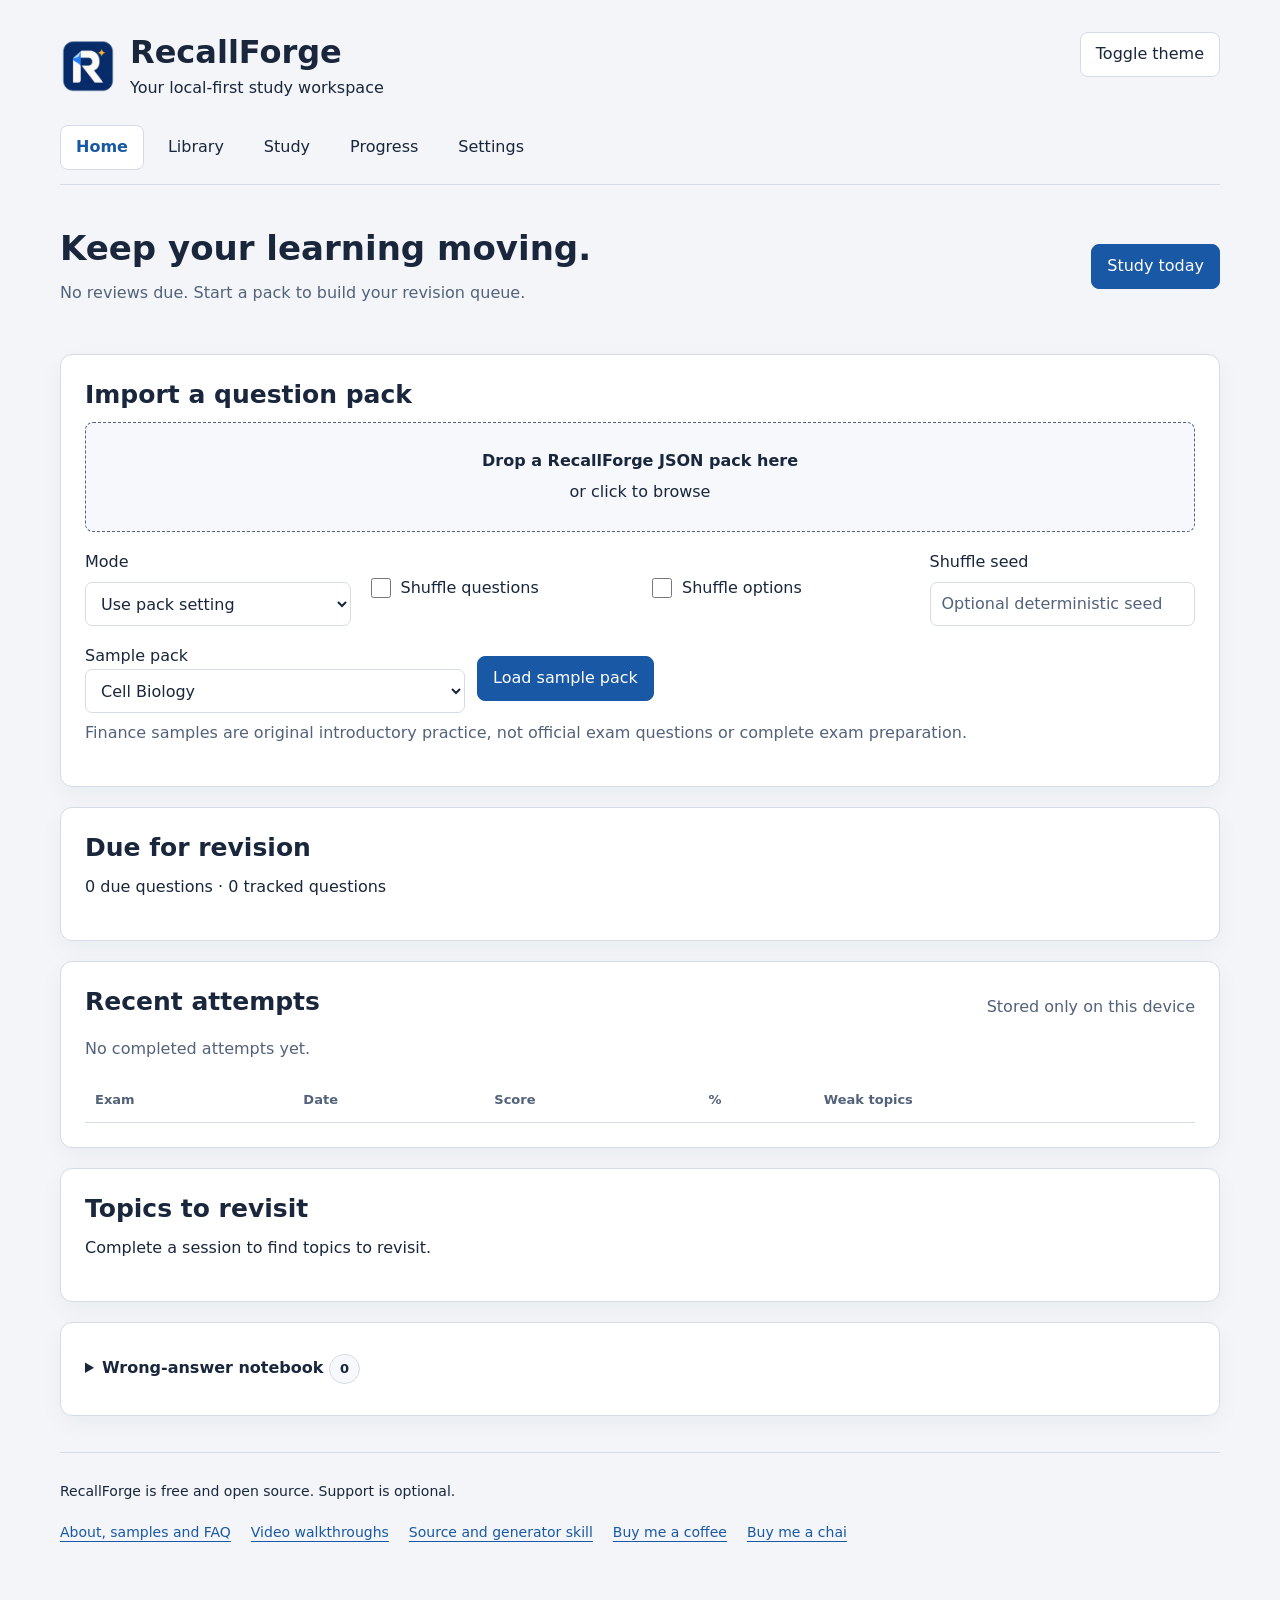
